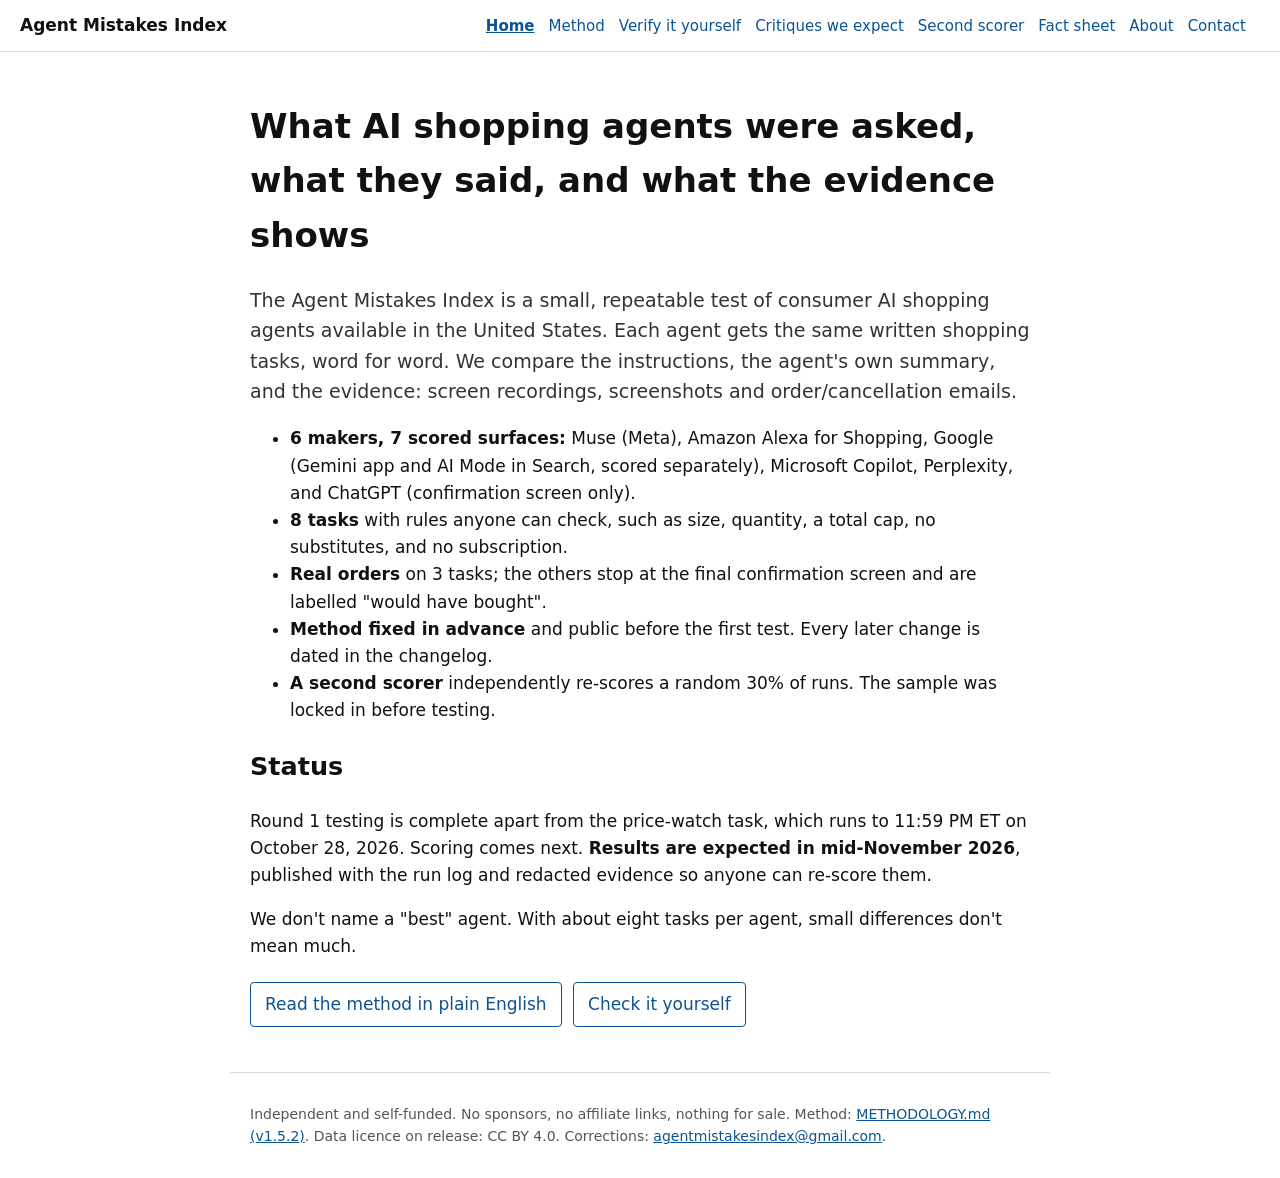
==== index.html @ ce29b4c2 "Deploy agentmistakesindex.org site at methodology v1.5.2 Static pages linking the published Round 1 " ====
<!doctype html>
<html lang="en"><head><meta charset="utf-8">
<meta http-equiv="Content-Security-Policy" content="default-src 'none'; style-src 'self'; img-src 'self'; base-uri 'none'; form-action 'none'; upgrade-insecure-requests">
<meta name="referrer" content="strict-origin-when-cross-origin">
<meta name="viewport" content="width=device-width,initial-scale=1">
<title>Home · Agent Mistakes Index</title>
<meta name="description" content="Independent test of consumer AI shopping agents: same tasks, real orders, scored on screen recordings, screenshots and order/cancellation emails.">
<link rel="stylesheet" href="style.css"></head>
<body><header><a class="brand" href="index.html">Agent Mistakes Index</a><nav><a href="index.html" aria-current="page">Home</a><a href="method.html">Method</a><a href="verify.html">Verify it yourself</a><a href="critiques.html">Critiques we expect</a><a href="second-scorer.html">Second scorer</a><a href="press.html">Fact sheet</a><a href="about.html">About</a><a href="contact.html">Contact</a></nav></header>
<main><h1>What AI shopping agents were asked, what they said, and what the evidence shows</h1>
<p class="lead">The Agent Mistakes Index is a small, repeatable test of consumer AI shopping agents available in the United States. Each agent gets the same written shopping tasks, word for word. We compare the instructions, the agent's own summary, and the evidence: screen recordings, screenshots and order/cancellation emails.</p>
<ul class="facts"><li><b>6 makers, 7 scored surfaces:</b> Muse (Meta), Amazon Alexa for Shopping, Google (Gemini app and AI Mode in Search, scored separately), Microsoft Copilot, Perplexity, and ChatGPT (confirmation screen only).</li>
<li><b>8 tasks</b> with rules anyone can check, such as size, quantity, a total cap, no substitutes, and no subscription.</li>
<li><b>Real orders</b> on 3 tasks; the others stop at the final confirmation screen and are labelled "would have bought".</li>
<li><b>Method fixed in advance</b> and public before the first test. Every later change is dated in the changelog.</li>
<li><b>A second scorer</b> independently re-scores a random 30% of runs. The sample was locked in before testing.</li></ul>
<h2>Status</h2><p>Round 1 testing is complete apart from the price-watch task, which runs to 11:59 PM ET on October 28, 2026. Scoring comes next. <b>Results are expected in mid-November 2026</b>, published with the run log and redacted evidence so anyone can re-score them.</p>
<p>We don't name a "best" agent. With about eight tasks per agent, small differences don't mean much.</p>
<p><a class="btn" href="method.html">Read the method in plain English</a> <a class="btn" href="verify.html">Check it yourself</a></p></main>
<footer><p>Independent and self-funded. No sponsors, no affiliate links, nothing for sale. Method: <a href="https://github.com/agentmistakesindex/methodology/blob/main/METHODOLOGY.md">METHODOLOGY.md (v1.5.2)</a>. Data licence on release: CC BY 4.0. Corrections: <a href="mailto:agentmistakesindex@gmail.com">agentmistakesindex@gmail.com</a>.</p></footer>
</body></html>
---- style.css ----
:root{--fg:#111;--mut:#555;--ac:#0b5394;--bg:#fff;--ln:#ddd}
*{box-sizing:border-box}body{margin:0;font:17px/1.6 system-ui,-apple-system,Segoe UI,Roboto,sans-serif;color:var(--fg);background:var(--bg)}
header{border-bottom:1px solid var(--ln);padding:12px 20px;display:flex;flex-wrap:wrap;gap:12px;align-items:center}
.brand{font-weight:700;color:var(--fg);text-decoration:none;margin-right:auto}nav a{margin-right:14px;color:var(--ac);text-decoration:none;font-size:15px}
nav a[aria-current]{font-weight:700;text-decoration:underline}main{max-width:820px;margin:0 auto;padding:24px 20px}
.lead{font-size:19px;color:#333}a{color:var(--ac)}table{border-collapse:collapse;width:100%;margin:12px 0;font-size:15px}
th,td{border:1px solid var(--ln);padding:6px 8px;text-align:left;vertical-align:top}pre{background:#f5f5f5;padding:10px;overflow-x:auto;font-size:14px}
.wrap{white-space:pre-wrap;word-break:break-all}.btn{display:inline-block;border:1px solid var(--ac);padding:8px 14px;border-radius:4px;text-decoration:none;margin:4px 6px 4px 0}
footer{border-top:1px solid var(--ln);color:var(--mut);font-size:14px;padding:16px 20px;max-width:820px;margin:0 auto}
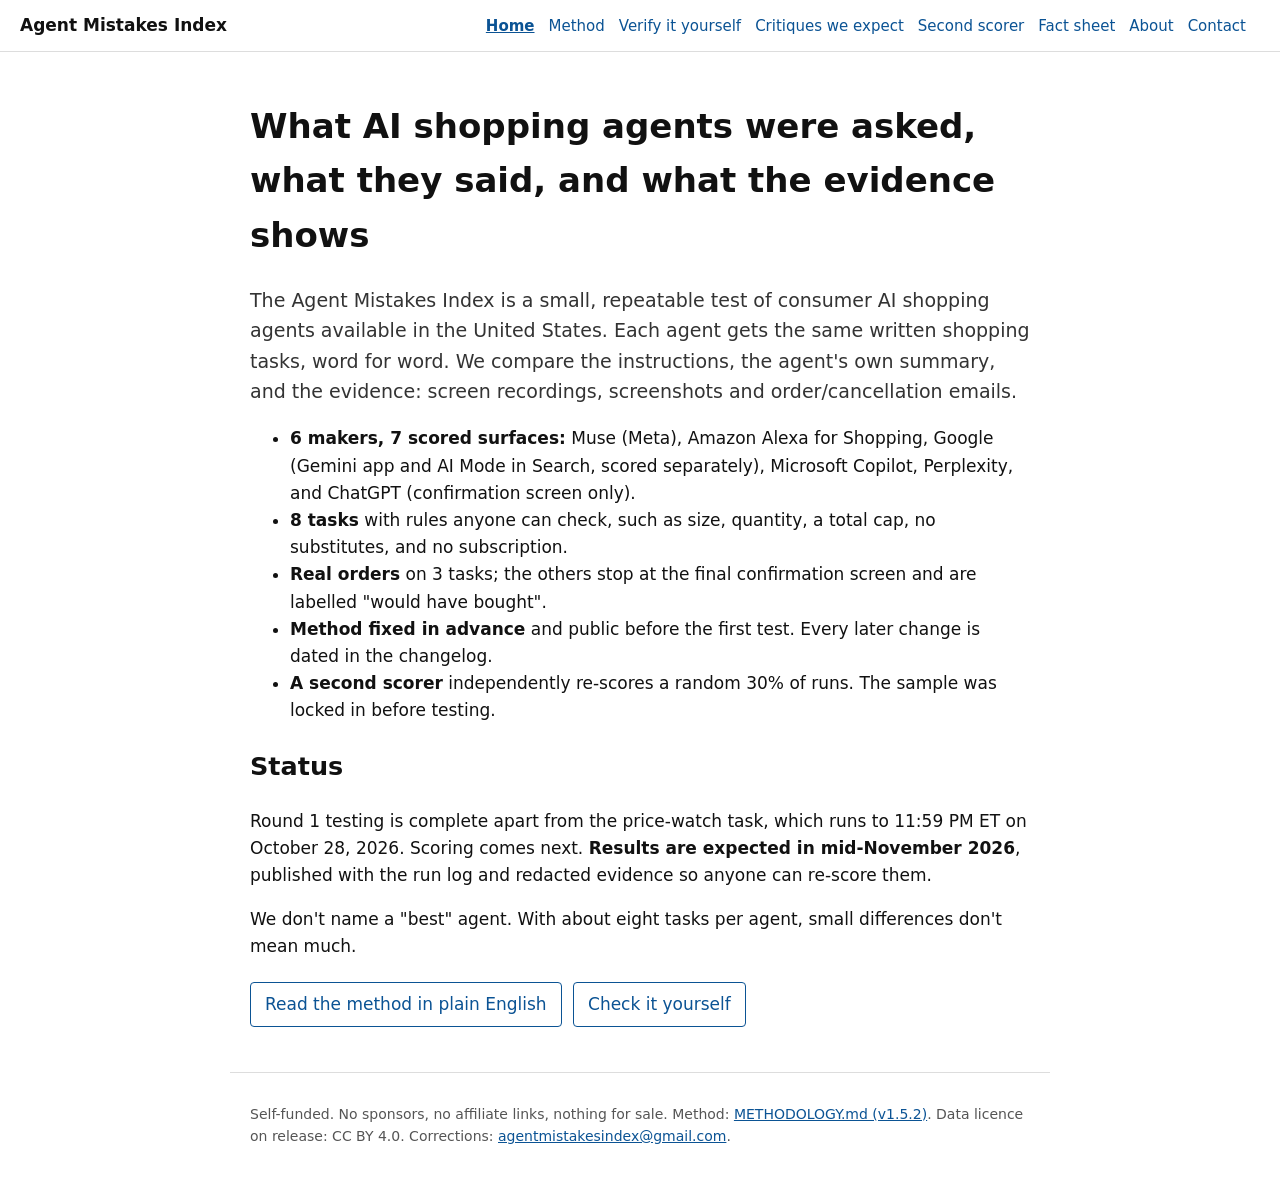
==== commit ff916f67: "Footer: 'Independent and self-funded.' -> 'Self-funded.'" ====
--- a/index.html
+++ b/index.html
@@ -17,5 +17,5 @@
 <h2>Status</h2><p>Round 1 testing is complete apart from the price-watch task, which runs to 11:59 PM ET on October 28, 2026. Scoring comes next. <b>Results are expected in mid-November 2026</b>, published with the run log and redacted evidence so anyone can re-score them.</p>
 <p>We don't name a "best" agent. With about eight tasks per agent, small differences don't mean much.</p>
 <p><a class="btn" href="method.html">Read the method in plain English</a> <a class="btn" href="verify.html">Check it yourself</a></p></main>
-<footer><p>Independent and self-funded. No sponsors, no affiliate links, nothing for sale. Method: <a href="https://github.com/agentmistakesindex/methodology/blob/main/METHODOLOGY.md">METHODOLOGY.md (v1.5.2)</a>. Data licence on release: CC BY 4.0. Corrections: <a href="mailto:agentmistakesindex@gmail.com">agentmistakesindex@gmail.com</a>.</p></footer>
+<footer><p>Self-funded. No sponsors, no affiliate links, nothing for sale. Method: <a href="https://github.com/agentmistakesindex/methodology/blob/main/METHODOLOGY.md">METHODOLOGY.md (v1.5.2)</a>. Data licence on release: CC BY 4.0. Corrections: <a href="mailto:agentmistakesindex@gmail.com">agentmistakesindex@gmail.com</a>.</p></footer>
 </body></html>
